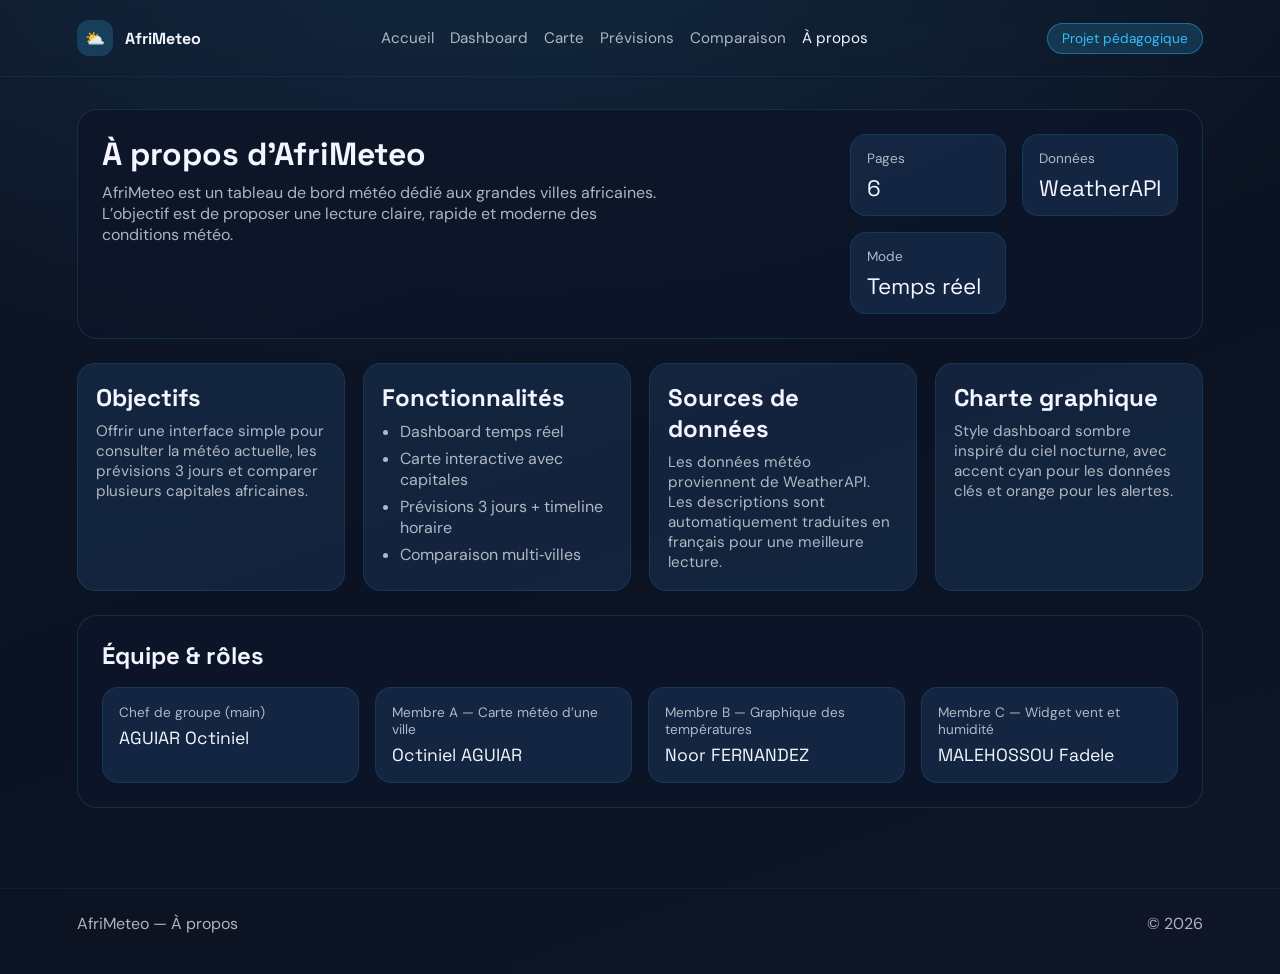
==== pages/about.html @ 86a2ad87 "feat: initial project structure and pages" ====
<!DOCTYPE html>
<html lang="fr">
<head>
  <meta charset="UTF-8" />
  <meta name="viewport" content="width=device-width, initial-scale=1.0" />
  <title>AfriMeteo — À propos</title>
  <link rel="preconnect" href="https://fonts.googleapis.com" />
  <link rel="preconnect" href="https://fonts.gstatic.com" crossorigin />
  <link href="https://fonts.googleapis.com/css2?family=DM+Sans:wght@400;500;700&family=Space+Grotesk:wght@500;700&display=swap" rel="stylesheet" />
  <link rel="stylesheet" href="../css/style-about.css" />
</head>
<body>
  <header id="about-header-main" class="about-header-container">
    <div class="about-header-brand">
      <span class="about-header-brand-icon">⛅</span>
      <span class="about-header-brand-name">AfriMeteo</span>
    </div>
    <nav class="about-header-nav">
      <a class="about-header-nav-link" href="../index.html">Accueil</a>
      <a class="about-header-nav-link" href="dashboard.html">Dashboard</a>
      <a class="about-header-nav-link" href="map.html">Carte</a>
      <a class="about-header-nav-link" href="forecast.html">Prévisions</a>
      <a class="about-header-nav-link" href="compare.html">Comparaison</a>
      <a class="about-header-nav-link is-active" href="about.html">À propos</a>
    </nav>
    <div class="about-header-actions">
      <span class="about-header-pill">Projet pédagogique</span>
    </div>
  </header>

  <main id="about-main-content" class="about-main-container">
    <section class="about-hero-card">
      <div>
        <h1 class="about-hero-title">À propos d’AfriMeteo</h1>
        <p class="about-hero-subtitle">
          AfriMeteo est un tableau de bord météo dédié aux grandes villes africaines.
          L’objectif est de proposer une lecture claire, rapide et moderne des conditions météo.
        </p>
      </div>
      <div class="about-hero-stats">
        <div class="about-hero-stat">
          <span class="about-hero-stat-label">Pages</span>
          <span class="about-hero-stat-value">6</span>
        </div>
        <div class="about-hero-stat">
          <span class="about-hero-stat-label">Données</span>
          <span class="about-hero-stat-value">WeatherAPI</span>
        </div>
        <div class="about-hero-stat">
          <span class="about-hero-stat-label">Mode</span>
          <span class="about-hero-stat-value">Temps réel</span>
        </div>
      </div>
    </section>

    <section class="about-content-grid">
      <article class="about-card">
        <h2 class="about-card-title">Objectifs</h2>
        <p class="about-card-text">
          Offrir une interface simple pour consulter la météo actuelle, les prévisions 3 jours
          et comparer plusieurs capitales africaines.
        </p>
      </article>
      <article class="about-card">
        <h2 class="about-card-title">Fonctionnalités</h2>
        <ul class="about-card-list">
          <li>Dashboard temps réel</li>
          <li>Carte interactive avec capitales</li>
          <li>Prévisions 3 jours + timeline horaire</li>
          <li>Comparaison multi‑villes</li>
        </ul>
      </article>
      <article class="about-card">
        <h2 class="about-card-title">Sources de données</h2>
        <p class="about-card-text">
          Les données météo proviennent de WeatherAPI. Les descriptions sont automatiquement
          traduites en français pour une meilleure lecture.
        </p>
      </article>
      <article class="about-card">
        <h2 class="about-card-title">Charte graphique</h2>
        <p class="about-card-text">
          Style dashboard sombre inspiré du ciel nocturne, avec accent cyan pour les données
          clés et orange pour les alertes.
        </p>
      </article>
    </section>

    <section class="about-team-panel">
      <h2 class="about-team-title">Équipe & rôles</h2>
      <div class="about-team-grid">
        <div class="about-team-card">
          <span class="about-team-role">Chef de groupe (main)</span>
          <span class="about-team-name">AGUIAR Octiniel</span>
        </div>
        <div class="about-team-card">
          <span class="about-team-role">Membre A — Carte météo d’une ville</span>
          <span class="about-team-name">Octiniel AGUIAR</span>
        </div>
        <div class="about-team-card">
          <span class="about-team-role">Membre B — Graphique des températures</span>
          <span class="about-team-name">Noor FERNANDEZ</span>
        </div>
        <div class="about-team-card">
          <span class="about-team-role">Membre C — Widget vent et humidité</span>
          <span class="about-team-name">MALEHOSSOU Fadele</span>
        </div>
      </div>
    </section>
  </main>

  <footer id="about-footer-main" class="about-footer-container">
    <span>AfriMeteo — À propos</span>
    <span>© 2026</span>
  </footer>
</body>
</html>
---- css/style-about.css ----
:root {
  --color-bg-primary: #0e1628;
  --color-bg-secondary: #1e3a5f;
  --color-accent-cyan: #38bdf8;
  --color-accent-orange: #f97316;
  --color-text-main: #f3f6ff;
  --color-text-muted: rgba(243, 246, 255, 0.7);
  --color-border: rgba(56, 189, 248, 0.15);
  --font-title: "Space Grotesk", sans-serif;
  --font-body: "DM Sans", sans-serif;
}

* {
  box-sizing: border-box;
  margin: 0;
  padding: 0;
}

body {
  font-family: var(--font-body);
  background: radial-gradient(900px 500px at 40% -10%, rgba(56, 189, 248, 0.12), transparent),
    linear-gradient(160deg, var(--color-bg-primary), #0b1221 50%, #0e1628 100%);
  color: var(--color-text-main);
  min-height: 100vh;
}

a {
  color: inherit;
  text-decoration: none;
}

.about-header-container {
  display: flex;
  align-items: center;
  justify-content: space-between;
  padding: 20px 6vw;
  border-bottom: 1px solid rgba(56, 189, 248, 0.08);
  position: sticky;
  top: 0;
  backdrop-filter: blur(12px);
  z-index: 10;
}

.about-header-brand {
  display: flex;
  align-items: center;
  gap: 12px;
  font-family: var(--font-title);
  font-weight: 700;
}

.about-header-brand-icon {
  width: 36px;
  height: 36px;
  background: rgba(56, 189, 248, 0.2);
  border-radius: 12px;
  display: inline-flex;
  align-items: center;
  justify-content: center;
}

.about-header-nav {
  display: flex;
  gap: 16px;
  color: var(--color-text-muted);
  font-size: 0.95rem;
}

.about-header-nav-link.is-active,
.about-header-nav-link:hover {
  color: var(--color-text-main);
}

.about-header-actions {
  display: flex;
  align-items: center;
  gap: 12px;
}

.about-header-pill {
  background: rgba(56, 189, 248, 0.18);
  color: var(--color-accent-cyan);
  padding: 6px 14px;
  border-radius: 999px;
  font-size: 0.85rem;
  border: 1px solid rgba(56, 189, 248, 0.4);
}

.about-main-container {
  padding: 32px 6vw 80px;
  display: flex;
  flex-direction: column;
  gap: 24px;
}

.about-hero-card {
  background: rgba(14, 22, 40, 0.85);
  border-radius: 20px;
  padding: 24px;
  border: 1px solid var(--color-border);
  display: flex;
  justify-content: space-between;
  gap: 24px;
  flex-wrap: wrap;
}

.about-hero-title {
  font-family: var(--font-title);
  font-size: 2rem;
  margin-bottom: 8px;
}

.about-hero-subtitle {
  color: var(--color-text-muted);
  max-width: 560px;
}

.about-hero-stats {
  display: grid;
  grid-template-columns: repeat(auto-fit, minmax(140px, 1fr));
  gap: 16px;
  min-width: 240px;
}

.about-hero-stat {
  background: rgba(30, 58, 95, 0.45);
  border-radius: 16px;
  padding: 12px 16px;
  border: 1px solid rgba(56, 189, 248, 0.12);
}

.about-hero-stat-label {
  color: var(--color-text-muted);
  font-size: 0.85rem;
}

.about-hero-stat-value {
  font-family: var(--font-title);
  font-size: 1.4rem;
  margin-top: 6px;
  display: block;
}

.about-content-grid {
  display: grid;
  grid-template-columns: repeat(auto-fit, minmax(240px, 1fr));
  gap: 18px;
}

.about-card {
  background: rgba(30, 58, 95, 0.45);
  border-radius: 18px;
  padding: 18px;
  border: 1px solid rgba(56, 189, 248, 0.12);
}

.about-card-title {
  font-family: var(--font-title);
  margin-bottom: 8px;
}

.about-card-text {
  color: var(--color-text-muted);
  font-size: 0.95rem;
}

.about-card-list {
  color: var(--color-text-muted);
  padding-left: 18px;
  display: flex;
  flex-direction: column;
  gap: 6px;
}

.about-team-panel {
  background: rgba(14, 22, 40, 0.85);
  border-radius: 20px;
  padding: 24px;
  border: 1px solid var(--color-border);
}

.about-team-title {
  font-family: var(--font-title);
  margin-bottom: 16px;
}

.about-team-grid {
  display: grid;
  grid-template-columns: repeat(auto-fit, minmax(180px, 1fr));
  gap: 16px;
}

.about-team-card {
  background: rgba(30, 58, 95, 0.45);
  border-radius: 16px;
  padding: 16px;
  border: 1px solid rgba(56, 189, 248, 0.12);
  display: flex;
  flex-direction: column;
  gap: 6px;
}

.about-team-role {
  color: var(--color-text-muted);
  font-size: 0.85rem;
}

.about-team-name {
  font-family: var(--font-title);
  font-size: 1.1rem;
}

.about-footer-container {
  display: flex;
  justify-content: space-between;
  padding: 24px 6vw 40px;
  color: var(--color-text-muted);
  border-top: 1px solid rgba(56, 189, 248, 0.08);
}

@media (max-width: 900px) {
  .about-header-container {
    flex-direction: column;
    align-items: flex-start;
    gap: 16px;
  }

  .about-header-nav {
    flex-wrap: wrap;
  }
}
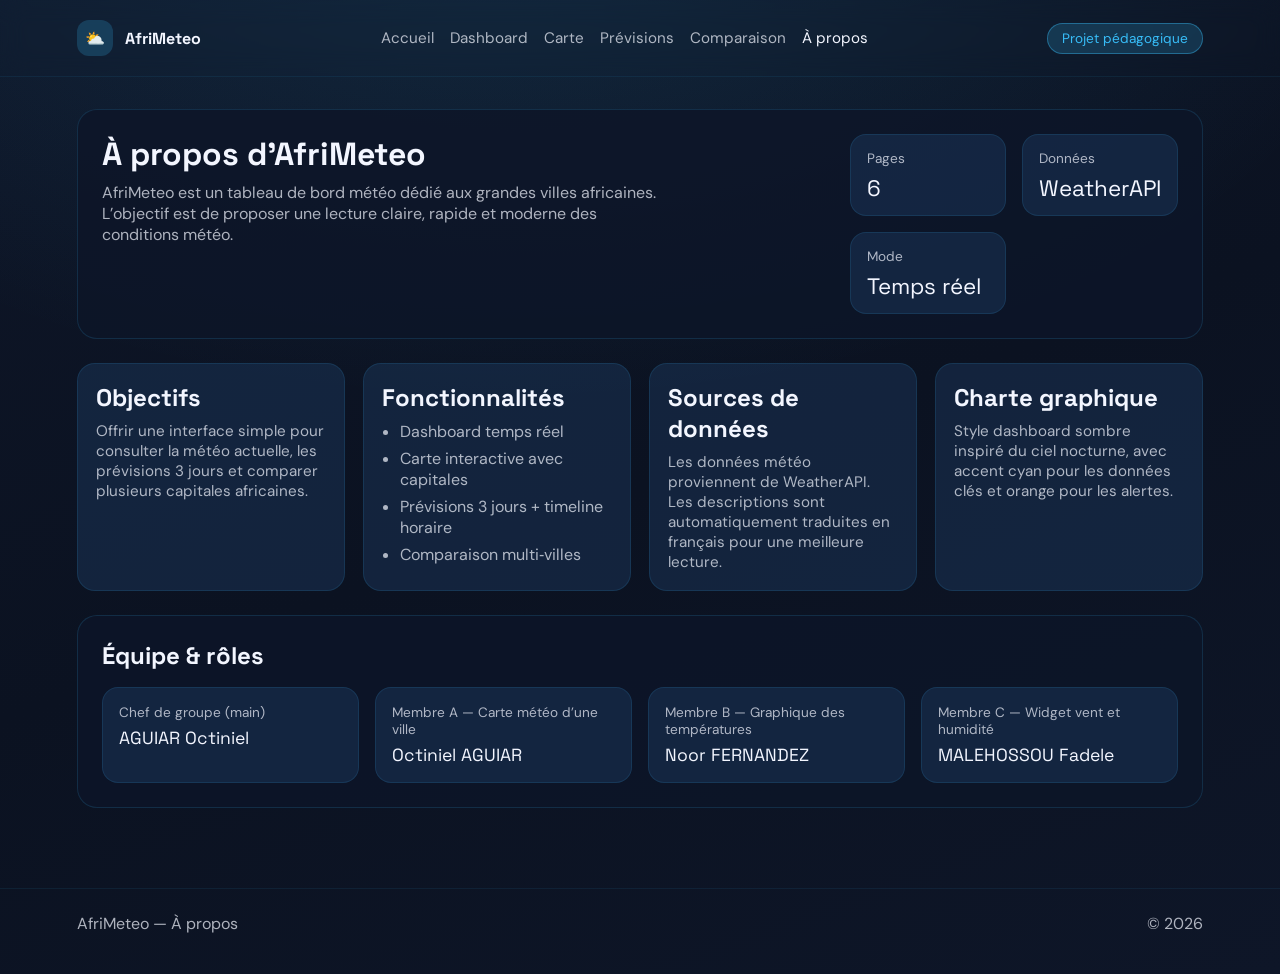
==== commit 0c99a630: "feat: add global animations" ====
--- a/pages/about.html
+++ b/pages/about.html
@@ -7,6 +7,7 @@
   <link rel="preconnect" href="https://fonts.googleapis.com" />
   <link rel="preconnect" href="https://fonts.gstatic.com" crossorigin />
   <link href="https://fonts.googleapis.com/css2?family=DM+Sans:wght@400;500;700&family=Space+Grotesk:wght@500;700&display=swap" rel="stylesheet" />
+  <link rel="stylesheet" href="../css/animations.css" />
   <link rel="stylesheet" href="../css/style-about.css" />
 </head>
 <body>
@@ -29,7 +30,7 @@
   </header>
 
   <main id="about-main-content" class="about-main-container">
-    <section class="about-hero-card">
+    <section class="about-hero-card reveal">
       <div>
         <h1 class="about-hero-title">À propos d’AfriMeteo</h1>
         <p class="about-hero-subtitle">
@@ -53,15 +54,15 @@
       </div>
     </section>
 
-    <section class="about-content-grid">
-      <article class="about-card">
+    <section class="about-content-grid stagger">
+      <article class="about-card hover-lift">
         <h2 class="about-card-title">Objectifs</h2>
         <p class="about-card-text">
           Offrir une interface simple pour consulter la météo actuelle, les prévisions 3 jours
           et comparer plusieurs capitales africaines.
         </p>
       </article>
-      <article class="about-card">
+      <article class="about-card hover-lift">
         <h2 class="about-card-title">Fonctionnalités</h2>
         <ul class="about-card-list">
           <li>Dashboard temps réel</li>
@@ -70,14 +71,14 @@
           <li>Comparaison multi‑villes</li>
         </ul>
       </article>
-      <article class="about-card">
+      <article class="about-card hover-lift">
         <h2 class="about-card-title">Sources de données</h2>
         <p class="about-card-text">
           Les données météo proviennent de WeatherAPI. Les descriptions sont automatiquement
           traduites en français pour une meilleure lecture.
         </p>
       </article>
-      <article class="about-card">
+      <article class="about-card hover-lift">
         <h2 class="about-card-title">Charte graphique</h2>
         <p class="about-card-text">
           Style dashboard sombre inspiré du ciel nocturne, avec accent cyan pour les données
@@ -86,22 +87,22 @@
       </article>
     </section>
 
-    <section class="about-team-panel">
+    <section class="about-team-panel reveal">
       <h2 class="about-team-title">Équipe & rôles</h2>
-      <div class="about-team-grid">
-        <div class="about-team-card">
+      <div class="about-team-grid stagger">
+        <div class="about-team-card hover-lift">
           <span class="about-team-role">Chef de groupe (main)</span>
           <span class="about-team-name">AGUIAR Octiniel</span>
         </div>
-        <div class="about-team-card">
+        <div class="about-team-card hover-lift">
           <span class="about-team-role">Membre A — Carte météo d’une ville</span>
           <span class="about-team-name">Octiniel AGUIAR</span>
         </div>
-        <div class="about-team-card">
+        <div class="about-team-card hover-lift">
           <span class="about-team-role">Membre B — Graphique des températures</span>
           <span class="about-team-name">Noor FERNANDEZ</span>
         </div>
-        <div class="about-team-card">
+        <div class="about-team-card hover-lift">
           <span class="about-team-role">Membre C — Widget vent et humidité</span>
           <span class="about-team-name">MALEHOSSOU Fadele</span>
         </div>
@@ -113,5 +114,7 @@
     <span>AfriMeteo — À propos</span>
     <span>© 2026</span>
   </footer>
+
+  <script src="../js/animations.js"></script>
 </body>
 </html>
--- a/css/animations.css
+++ b/css/animations.css
@@ -0,0 +1,80 @@
+:root {
+  --anim-fast: 280ms;
+  --anim-medium: 520ms;
+  --anim-ease: cubic-bezier(0.2, 0.8, 0.2, 1);
+}
+
+@media (prefers-reduced-motion: reduce) {
+  * {
+    animation-duration: 0.001ms !important;
+    animation-iteration-count: 1 !important;
+    transition-duration: 0.001ms !important;
+    scroll-behavior: auto !important;
+  }
+}
+
+.reveal {
+  opacity: 0;
+  transform: translateY(18px);
+  transition: opacity var(--anim-medium) var(--anim-ease),
+    transform var(--anim-medium) var(--anim-ease);
+}
+
+.reveal.is-visible {
+  opacity: 1;
+  transform: translateY(0);
+}
+
+.stagger > * {
+  opacity: 0;
+  transform: translateY(14px);
+}
+
+.stagger.is-visible > * {
+  animation: stagger-up var(--anim-medium) var(--anim-ease) forwards;
+}
+
+.stagger.is-visible > *:nth-child(1) { animation-delay: 40ms; }
+.stagger.is-visible > *:nth-child(2) { animation-delay: 80ms; }
+.stagger.is-visible > *:nth-child(3) { animation-delay: 120ms; }
+.stagger.is-visible > *:nth-child(4) { animation-delay: 160ms; }
+.stagger.is-visible > *:nth-child(5) { animation-delay: 200ms; }
+.stagger.is-visible > *:nth-child(6) { animation-delay: 240ms; }
+.stagger.is-visible > *:nth-child(7) { animation-delay: 280ms; }
+.stagger.is-visible > *:nth-child(8) { animation-delay: 320ms; }
+.stagger.is-visible > *:nth-child(9) { animation-delay: 360ms; }
+.stagger.is-visible > *:nth-child(10) { animation-delay: 400ms; }
+
+@keyframes stagger-up {
+  from { opacity: 0; transform: translateY(14px); }
+  to { opacity: 1; transform: translateY(0); }
+}
+
+.hover-lift {
+  transition: transform var(--anim-fast) var(--anim-ease),
+    box-shadow var(--anim-fast) var(--anim-ease);
+}
+
+.hover-lift:hover {
+  transform: translateY(-6px);
+  box-shadow: 0 12px 24px rgba(8, 16, 31, 0.3);
+}
+
+.pulse {
+  animation: pulse-soft 2.4s ease-in-out infinite;
+}
+
+@keyframes pulse-soft {
+  0%, 100% { transform: scale(1); }
+  50% { transform: scale(1.03); }
+}
+
+.bar-animate {
+  animation: grow-bar 800ms var(--anim-ease);
+  transform-origin: bottom;
+}
+
+@keyframes grow-bar {
+  from { transform: scaleY(0.4); opacity: 0.4; }
+  to { transform: scaleY(1); opacity: 1; }
+}
